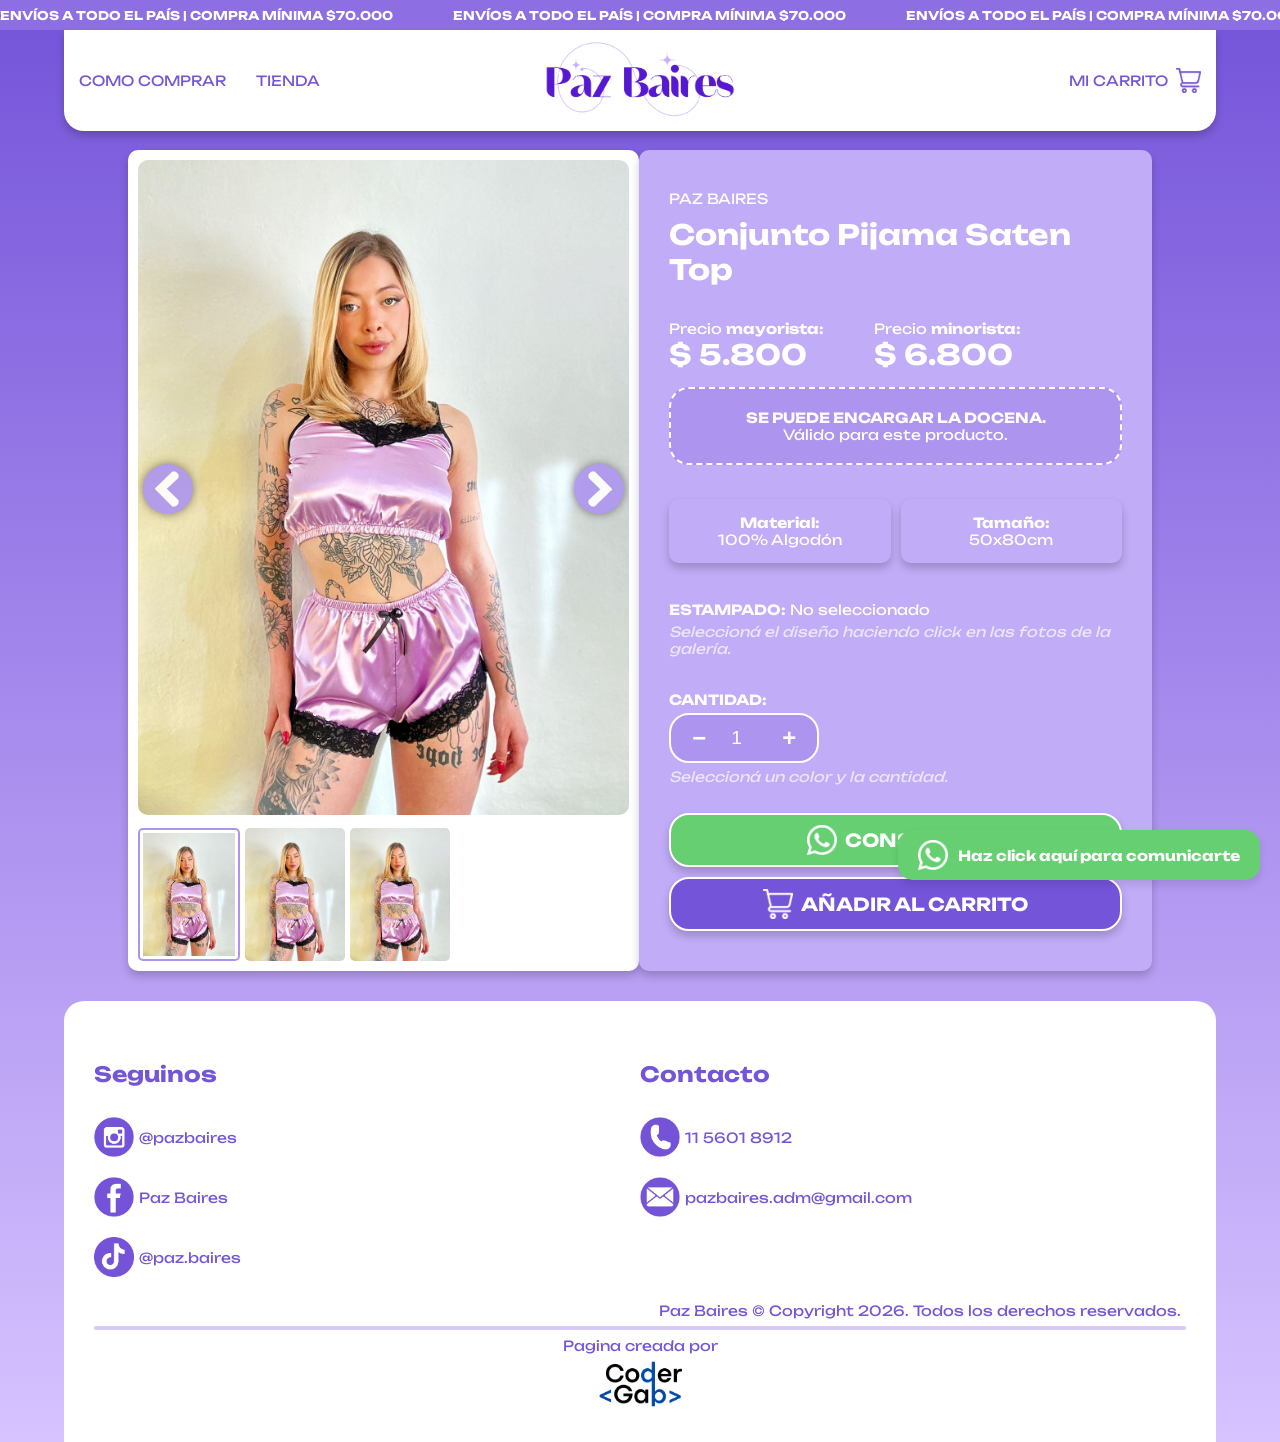
==== info-producto.html @ 7b1256eb "TODO" ====
<!doctype html>
<html lang="en">
  <head>
    <meta charset="UTF-8" />
    <meta
      name="viewport"
      content="width=device-width, initial-scale=1.0, maximum-scale=1.0, user-scalable=no"
    />
    <link rel="icon" href="images/paz-baires-logotipo-blanco-2.webp" />
    <link rel="stylesheet" href="info-producto.css" />

    <title>Paz Baires</title>
  </head>
  <body>
    <header>
      <div class="top-bar">
        <div class="marquee-track">
          <span>ENVÍOS A TODO EL PAÍS | COMPRA MÍNIMA $70.000</span>
          <span>ENVÍOS A TODO EL PAÍS | COMPRA MÍNIMA $70.000</span>
          <span>ENVÍOS A TODO EL PAÍS | COMPRA MÍNIMA $70.000</span>
          <span>ENVÍOS A TODO EL PAÍS | COMPRA MÍNIMA $70.000</span>
        </div>
        <div class="marquee-track">
          <span>ENVÍOS A TODO EL PAÍS | COMPRA MÍNIMA $70.000</span>
          <span>ENVÍOS A TODO EL PAÍS | COMPRA MÍNIMA $70.000</span>
          <span>ENVÍOS A TODO EL PAÍS | COMPRA MÍNIMA $70.000</span>
          <span>ENVÍOS A TODO EL PAÍS | COMPRA MÍNIMA $70.000</span>
        </div>
      </div>

      <div class="header">
        <div class="nav-link">
          <a href="como-comprar.html">COMO COMPRAR</a>
          <a href="tienda.html">TIENDA</a>
        </div>

        <a href="index.html" class="logo-container">
          <img class="logo" src="images/paz-baires-logotipo.webp" alt="" />
        </a>

        <a href="carrito.html" class="carrito"
          >MI CARRITO
          <img class="icon" src="images/carrito-icon.webp" alt="" />
        </a>
      </div>
    </header>
    <main>
      <div class="product-container">
        <div class="product-gallery">
          <div class="main-image-wrapper">
            <img
              src="images/flecha-izq.webp"
              class="nav-arrow prev-arrow"
              id="prevBtn"
              alt="Anterior"
            />

            <div class="main-image">
              <img src="images/ejemplo-producto.jpg" id="mainImg" alt="" />
            </div>

            <img
              src="images/flecha-der.webp"
              class="nav-arrow next-arrow"
              id="prevBtn"
              alt="Anterior"
            />
          </div>
          <div class="thumbnails" id="thumbBar">
            <img
              src="images/ejemplo-producto.jpg"
              class="image-select active"
              alt=""
            />
            <img
              src="images/ejemplo-producto.jpg"
              class="image-select"
              alt=""
            />
            <img
              src="images/ejemplo-producto.jpg"
              class="image-select"
              alt=""
            />
          </div>
        </div>

        <div class="product-info">
          <div class="product-header">
            <p>PAZ BAIRES</p>
            <h1>Conjunto Pijama Saten Top</h1>
          </div>

          <div class="price-section"> <!---- CASO MAYOR MENOR ---->
            <div class="mayor-menor">
              <div class="precio-mayorista">
                <p>Precio <b>mayorista:</b></p>
                <h1>$ 5.800</h1>
              </div>
              <div class="precio-minorista">
                <p>Precio <b>minorista:</b></p>
                <h1>$ 6.800</h1>
              </div>
            </div>
            <div class="beneficio">
              <b>SE PUEDE ENCARGAR LA DOCENA.</b>
              <br />
              Válido para este producto.
            </div>
          </div>

          

          <div id="techDetails" class="details-grid">
            <div class="detail"><b>Material:</b> <br />100% Algodón</div>
            <div class="detail"><b>Tamaño:</b> <br />50x80cm</div>
          </div>

          <div id="variantSelector" class="selector-section"> <!---- CASO ESTAMPADO ---->
            <p><b>ESTAMPADO:</b> No seleccionado</p>
            <p class="help-p">
              <i>Seleccioná el diseño haciendo click en las fotos de la galería.</i>
            </p>
          </div>

          

          <div class="quantity-selector">
            <p><b>CANTIDAD:</b></p>
            <div class="quantity-controls">
              <button type="button" class="qty-btn" id="decreaseQty">−</button>
              <input
                type="number"
                id="itemQuantity"
                value="1"
                min="1"
                readonly
              />
              <button type="button" class="qty-btn" id="increaseQty">+</button>
            </div>
            <p id="guia-seleccion" class="help-p"><i>Seleccioná un color y la cantidad.</i></p>
          </div>

          <div class="btns">
            <button class="btn-whatsapp">
              <img src="images/whatsapp-icon.webp" class="icon-btn" alt="">
              CONSULTAR
            </button>
            <button class="btn-add-cart">
              <img src="images/carrito-blanco-icon.webp" class="icon-btn" alt="">
              AÑADIR AL CARRITO
            </button>
          </div>
        </div>
      </div>
    </main>
    <footer>
      <div class="container-footer">
        <div class="social-media-column">
          <h2 class="titles-footer">Seguinos</h2>
          <a class="data" target="_blank" href=""
            ><img
              class="icons-data"
              src="images/instagram-icon.webp"
              alt=""
            />@pazbaires</a
          >
          <a class="data" target="_blank" href=""
            ><img
              class="icons-data"
              src="images/facebook-icon.webp"
              alt=""
            />Paz Baires</a
          >
          <a class="data" target="_blank" href=""
            ><img
              class="icons-data"
              src="images/tiktok-icon.webp"
              alt=""
            />@paz.baires</a
          >
        </div>
        <div class="contact-column">
          <h2 class="titles-footer">Contacto</h2>
          <a class="data" target="_blank" href=""
            ><img class="icons-data" src="images/telefono-icon.webp" alt="" />11
            5601 8912</a
          >
          <a class="data" target="_blank" href=""
            ><img
              class="icons-data"
              src="images/correo-icon.webp"
              alt=""
            />pazbaires.adm@gmail.com</a
          >
        </div>
      </div>
      <div class="footer-footer">
        <div class="copyright">
          <p>Paz Baires © Copyright 2026. Todos los derechos reservados.</p>
          <hr />
        </div>
        <div class="firma-page">
          <p>Pagina creada por</p>
          <img src="images/GabCoder.webp" class="firma-icon" alt="" />
        </div>
      </div>
      <div class="chat-whatsapp">
        <input type="checkbox" id="chat-toggle" class="chat-toggle" />
        <label for="chat-toggle" class="chat-button">
          <img src="images/whatsapp-icon.webp" alt="" />Haz click aquí para
          comunicarte
        </label>

        <div class="chat-container">
          <div class="chat-header">
            <img
              src="images/paz-baires-logotipo-2.webp"
              class="chat-logo"
              alt=""
            />
            <div>
              <h3>Paz Baires</h3>
              <span class="status">En linea</span>
            </div>
            <label for="chat-toggle" class="close-chat">&times;</label>
          </div>
          <div class="chat-body">
            <div class="chat-message">
              <p>
                Hola! bienvenido a <b>Paz Baires. 😊</b><br />¿En qué podemos
                ayudarte?
              </p>
            </div>
          </div>
          <div class="chat-footer">
            <input
              type="text"
              id="user-message"
              placeholder="Hola! Vengo de la página web..."
            />
            <button class="send-btn" onclick="sendMessage()">➤</button>
          </div>
        </div>
      </div>
    </footer>
  </body>
</html>
---- info-producto.css ----
@import url('https://fonts.googleapis.com/css2?family=Unbounded:wght@200..900&display=swap');

* {
    box-sizing: border-box;
}

/* Le avisas al navegador que tu web SOLO está diseñada para modo claro */
:root {
    color-scheme: light;
}

/* Opcional: Si quieres forzarlo a nivel general en la etiqueta HTML */
html {
    color-scheme: light only;
}

body {
    color-scheme: light;
    -webkit-text-size-adjust: 100%;
    /* Esto evita que iOS y navegadores in-app agranden la letra */
    margin: 0;
    padding: 0;
    font-size: 14px;
    font-family: "Unbounded", sans-serif;
    background-image: linear-gradient(to bottom, #7454d9, #8e6fe3, #a78bed, #bfa7f6, #d6c3ff);
}

/*-----------------TOP BAR-----------------*/
.top-bar {
    background-color: #8e6fe3;
    color: #ffffff;
    height: 30px;
    /* Altura fija obligatoria */
    overflow: hidden;
    /* Esconde lo que sobra */
    position: relative;
    display: flex;
    align-items: center;
}

.marquee-track {
    display: flex;
    width: max-content;
    /* IMPORTANTE: obliga a la pista a ser tan larga como el texto */
    animation: marquee-infinito 10s linear infinite;
    /* 6s es muy rápido para compu, probá con 15s */
}

.marquee-content {
    display: flex;
    flex-shrink: 0;
    /* Evita que los bloques se achiquen */
}

.marquee-track span {
    font-size: 12px;
    font-weight: bold;
    padding-right: 60px;
    /* Espacio entre repeticiones */
    text-transform: uppercase;
    text-transform: uppercase;
    white-space: nowrap;
    ;
}

@keyframes marquee-infinito {
    from {
        transform: translateX(0);
    }

    to {
        transform: translateX(-50%);
    }

    /* Al llegar a -50%, el Bloque 2 está exactamente donde empezó el 1, 
       haciendo que el salto sea imperceptible */
}

/*-----------------HEADER-----------------*/
.header {
    display: grid;
    grid-template-columns: 1fr auto 1fr;
    /* Tres columnas: izquierda, logo, derecha */
    align-items: center;
    /* Centra verticalmente */
    margin: 0 5%;
    padding: 10px 15px;
    background-color: #ffffff;
    border-radius: 0 0 20px 20px;
    box-shadow: 0 5px 8px rgba(0, 0, 0, 0.2);
    position: absolute;
    top: 30px;
    left: 0;
    right: 0;
    z-index: 1000;
}

.logo {
    width: 190px;
    height: auto;
    justify-self: center;
}

.nav-link {
    display: flex;
    align-items: center;
    gap: 30px;
    justify-self: start;
}

.nav-link a {
    text-decoration: none;
    color: #7454d9;
}

/* Estilo para el enlace activo */
.nav-link a.active {
    padding: 7px 8px;
    border-radius: 10px;
    font-weight: bold;
    background-color: #7B68EE;
    /* El color violeta de tu fondo */
    color: white;
    /* Texto blanco */
}

.carrito {
    text-decoration: none;
    color: #7454d9;
    display: flex;
    align-items: center;
    justify-self: end;
}

.icon {
    width: 25px;
    height: auto;
    margin-left: 8px;
    margin-right: 0;
}

/*-----------------FOOTER-----------------*/
footer {
    background-color: #ffffff;
    margin: 0 5%;
    border-radius: 20px 20px 0 0;
    padding: 30px;
}

.container-footer {
    display: flex;
    flex-wrap: wrap;
    justify-content: flex-start;
    gap: 0;
}

.social-media-column,
.contact-column {
    flex: 1 1 300px;
}

.icons-data {
    width: 40px;
    height: auto;
    margin-right: 5px;
}

.titles-footer {
    color: #7454d9;
    margin: 30px 0;
}

.data {
    text-decoration: none;
    color: #7454d9;
    display: flex;
    align-items: center;
    margin: 20px 0;
}

.copyright,
.firma-page {
    color: #7454d9;
}

.copyright p {
    margin: 5px;
    text-align: end;
}

hr {
    border: 2px solid;
    border-radius: 50px;
    color: #7454d9;
    opacity: 0.3;
}

.firma-page {
    text-align: center;
}

.firma-page p {
    margin: 5px;
}

.firma-icon {
    width: auto;
    height: 50px;
}

/*-----------------FOOTER (whatsapp)-----------------*/
.chat-toggle {
    display: none;
}

.chat-button {
    position: fixed;
    bottom: 20px;
    right: 20px;
    background: #65cf72;
    border: 0;
    color: #ffffff;
    padding: 10px 20px;
    border-radius: 15px;
    cursor: pointer;
    font-weight: bold;
    display: flex;
    align-items: center;
    animation: slideInRight 1.5s ease-out;
    z-index: 10;
    box-shadow: 0 5px 8px rgba(0, 0, 0, 0.1);
}

.chat-button img {
    width: 30px;
    height: auto;
    margin-right: 10px;
}

.chat-container {
    width: 360px;
    position: fixed;
    bottom: 80px;
    right: 20px;
    background: #d6c3ff;
    border-radius: 20px;
    display: none;
    flex-direction: column;
    z-index: 10;
    box-shadow: 0 5px 8px rgba(0, 0, 0, 0.2);
}

/* Mostrar chat cuando el checkbox está activo */
.chat-toggle:checked~.chat-container {
    display: flex;
}

.chat-header {
    background: #7454d9;
    color: white;
    padding: 15px;
    display: flex;
    align-items: center;
    /* Alinear verticalmente */
    gap: 8px;
    /* Espacio entre la imagen y el nombre */
    border-radius: 20px;
    position: relative;
    /* Necesario para mover la "X" */
}

.chat-header h3 {
    margin: 0;
    margin-top: 10px;
}

.chat-logo {
    width: 50px;
    height: 50px;
    border-radius: 50%;
    margin-right: 10px;
    background-color: #ffffff;
    padding: 5px;
}

.status {
    font-size: 12px;
    color: #d6c3ff;
}

.close-chat {
    position: absolute;
    top: 10px;
    /* Mover más arriba */
    right: 15px;
    /* Ajustar la posición a la derecha */
    background: none;
    border: none;
    color: white;
    font-size: 25px;
    cursor: pointer;
}

/* Ocultar chat cuando se cierra */
.chat-toggle:not(:checked)~.chat-container {
    display: none;
}

.chat-body {
    background: #d6c3ff;
    padding: 15px;
}

.chat-message {
    background: white;
    padding: 10px;
    border-radius: 10px;
    font-size: 14px;
}

.chat-message p {
    line-height: 30px;
}

.chat-footer {
    display: flex;
    align-items: center;
    padding: 10px;
    background: #ffffff;
    border-radius: 20px;
}

.chat-footer input {
    flex: 1;
    border: none;
    color: rgb(0, 0, 0);
    background: #ffffff;
    box-sizing: border-box;
    font-family: "Unbounded", sans-serif;
}

.send-btn {
    background: none;
    border: none;
    font-size: 20px;
    cursor: pointer;
    margin-left: 10px;
}

main {
    padding: 0 10%;
    margin-top: 120px;
}

/*-----------------PRODUCTO-----------------*/
.product-container {
    display: flex;
    justify-content: center;
    width: 100%;
    margin-bottom: 30px;
}

/*-----------------PRODUCTO IMAGENES-----------------*/
.product-gallery {
    background-color: #ffffff;
    border-radius: 10px;
    padding: 10px;
    display: flex;
    flex-direction: column;
    box-shadow: 0 5px 8px rgba(0, 0, 0, 0.2);
}

.main-image-wrapper {
    position: relative;
    overflow: hidden;
    /* Esto "corta" cualquier cosa que se salga de los bordes curvos */
    /* Evita que se vea el fondo oscuro si la foto no llena el cuadro */
    width: 100%;
    display: flex;
    justify-content: center;
    align-items: center;
}

.nav-arrow {
    background-color: #ad95ef;
    position: absolute;
    top: 50%;
    transform: translateY(-50%);
    width: 50px;
    height: auto;
    cursor: pointer;
    z-index: 10;
    border-radius: 50px;
    padding: 5px;
    box-shadow: 0 0 10px rgba(0, 0, 0, 0.5);
    opacity: 0.9;
}

.prev-arrow {
    left: 5px;
    /* Distancia desde el borde izquierdo */
}

.next-arrow {
    right: 5px;
    /* Distancia desde el borde derecho */
}

.main-image {
    max-width: 550px;
}

.main-image img {
    width: 100%;
    height: auto;
    border-radius: 10px;
}

.thumbnails {
    display: flex;
    align-items: center;
    gap: 5px;
    margin-top: 10px;
}

.image-select {
    width: 100px;
    height: auto;
    border-radius: 5px;
}

.image-select.active {
    width: 102px;
    border: 2px solid #ad95ef;
    padding: 3px;
}

/*-----------------PRODUCTO INFO-----------------*/
.product-info {
    background-color: #c1acf7;
    color: #ffffff;
    padding: 30px;
    border-radius: 10px;
    box-shadow: 0 5px 8px rgba(0, 0, 0, 0.2);
    display: flex;
    flex-direction: column;
    justify-content: space-between;
}

.product-header h1,
.product-header p {
    margin: 0;
    margin: 10px 0;
}

.price-section {
    display: flex;
    flex-direction: column;
    gap: 15px;
    margin: 10px 0;
}

.price-section h1,
.price-section p {
    margin: 0;
}

.mayor-menor {
    display: flex;
    gap: 50px;
}

.precio-oferta {
    display: flex;
    align-items: center;
    gap: 10px;
}

.precio-oferta p {
    text-decoration: line-through;
    font-size: 17px;
    font-weight: bold;
}


.beneficio {
    background-color: #ad95ef;
    padding: 20px;
    border-radius: 20px;
    text-align: center;
    border: 2px dashed #ffffff;
}


.color-grid {
    display: flex;
    gap: 10px;
    flex-wrap: wrap;
    justify-content: flex-start;
}

.color-dot {
    width: 35px;
    height: 35px;
    border-radius: 50%;
    cursor: pointer;
    border: 3px solid transparent;
    flex-shrink: 0;
    background-color: #65cf72;
}

.color-dot.active {
    border-color: white;
    box-shadow: 0 0 10px rgba(0, 0, 0, 0.3);
}

.details-grid {
    display: flex;
    gap: 10px;
    margin: 10px 0;
}

.detail {
    width: 50%;
    padding: 15px;
    border-radius: 10px;
    box-shadow: 0 5px 8px rgba(0, 0, 0, 0.2);
    text-align: center;
}

.selector-section {
    margin: 10px 0;
}

.selector-section p,
.quantity-selector p {
    margin: 0;
    margin: 5px 0;
}

.help-p {
    opacity: 0.7;
    margin: 0;
    margin: 5px 0;
}

.quantity-controls {
    background-color: #ad95ef;
    border: 2px solid #ffffff;
    border-radius: 20px;
    padding: 8px;
    display: flex;
    justify-content: center;
    align-items: center;
    max-width: 150px;
}

.quantity-controls input {
    background: transparent;
    border: none;
    color: white;
    text-align: center;
    width: 50px;
    height: 30px;
    font-size: 1.2rem;
    cursor: pointer;
}

.qty-btn {
    background: transparent;
    border: none;
    color: white;
    width: 40px;
    height: 30px;
    font-size: 1.5rem;
    cursor: pointer;
    font-weight: bold;
}

.btns {
    display: flex;
    flex-direction: column;
    gap: 10px;
    margin: 10px 0;
}

.icon-btn {
    width: 30px;
    height: auto;
}

.btn-whatsapp {
    background-color: #65cf72;
    color: #ffffff;
    font-weight: bold;
    font-size: 18px;
    font-family: "Unbounded", sans-serif;
    display: flex;
    align-items: center;
    justify-content: center;
    gap: 8px;
    border: 2px solid #ffffff;
    border-radius: 20px;
    padding: 10px;
    width: 100%;
    box-shadow: 0 5px 8px rgba(0, 0, 0, 0.2);
    cursor: pointer;
}

.btn-add-cart {
    background-color: #7454d9;
    color: #ffffff;
    font-weight: bold;
    font-size: 18px;
    font-family: "Unbounded", sans-serif;
    display: flex;
    align-items: center;
    justify-content: center;
    gap: 8px;
    border: 2px solid #ffffff;
    border-radius: 20px;
    padding: 10px;
    width: 100%;
    box-shadow: 0 5px 8px rgba(0, 0, 0, 0.2);
    cursor: pointer;
}

/*-----------------RESPONSIVE-----------------*/
@media (max-width: 1100px) {
    main {
        padding: 0 4%;
    }

    .header,
    footer {
        margin: 0 1%;
    }
}

@media (max-width: 1000px) {
    main {
        margin-top: 150px;
    }

    .header {
        /* Cambiamos el grid por flexbox solo para celular */
        display: flex;
        flex-wrap: wrap;
        justify-content: center;
        align-items: center;
        font-size: 9px;
        /* El primer valor (15px) es la separación vertical entre logo y textos. 
       El segundo (25px) es la separación horizontal entre los textos. */
        gap: 10px 10px;
        padding: 15px 10px;
    }

    /* 1. Forzamos al logo a ocupar toda la línea superior (100% de ancho) */
    .logo-container {
        flex: 0 0 100%;
        display: flex;
        justify-content: center;
        order: 1;
        /* Le decimos que vaya primero */
    }

    /* 2. LA MAGIA: Hacemos que el contenedor .nav-link desaparezca visualmente,
     así sus enlaces ("COMO COMPRAR" y "TIENDA") quedan sueltos al nivel del carrito */
    .nav-link {
        display: contents;
    }

    /* 3. Acomodamos los textos en la segunda línea */
    .nav-link a,
    .carrito {
        order: 2;
        /* Les decimos que vayan en el segundo bloque */
        font-size: 11px;
        /* Achicamos penitas la letra para asegurar que entren en pantallas chicas */
        margin: 0;
    }

    .icon {
        width: 18px;
        height: auto;
        margin-left: 5px;
    }

    .product-container {
        flex-direction: column;
    }


}

@media (max-width: 650px) {
    .main-image {
        max-width: 850px;
    }

    .product-info {
        padding: 20px;
    }

    .product-header h1 {
        font-size: 23px;
    }

    .thumbnails {
        margin-top: 5px;
    }

    .image-select {
        width: 90px;
    }

    .image-select.active {
        width: 92px;
        padding: 3px;
    }

    .mayor-menor {
        gap: 25px;
    }

    .btn-whatsapp,
    .btn-add-cart {
        font-size: 16px;
        padding: 15px;
    }

    .icon-btn {
        width: 25px;
    }

    .chat-button {
        bottom: 10px;
        right: 10px;
        padding: 8px 10px;
        border-radius: 10px;
    }

    .chat-button img {
        width: 25px;
    }

    .chat-container {
        width: 330px;
        bottom: 60px;
        right: 10px;
    }
}

@media (max-width: 390px) {
    .mayor-menor {
        flex-direction: column;
    }

    .details-grid {
        flex-direction: column;
    }

    .detail {
        width: 100%;
    }
}
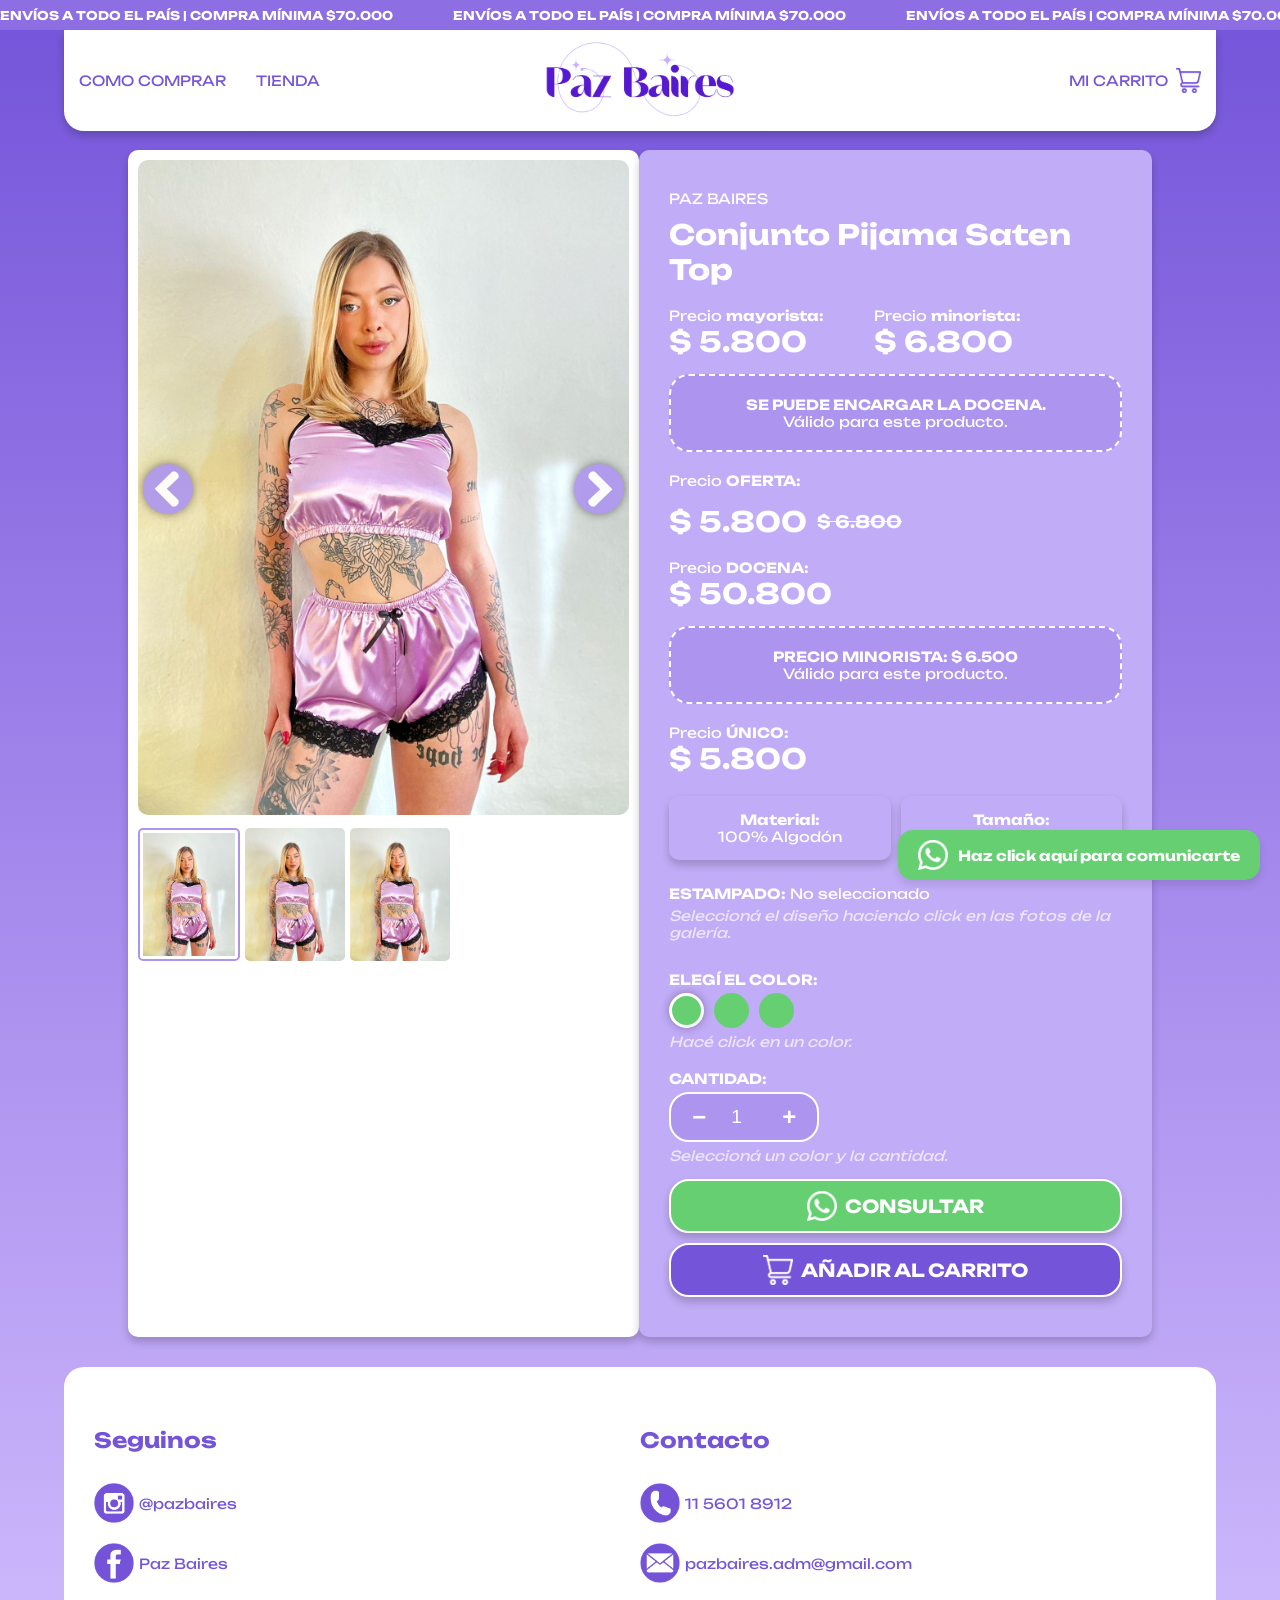
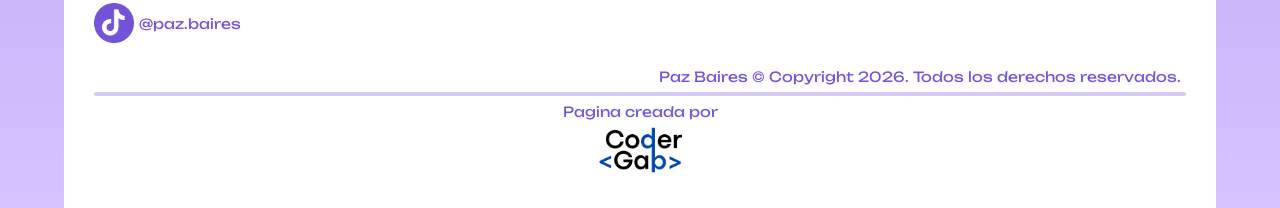
==== commit b5e566ec: "TODO" ====
--- a/info-producto.html
+++ b/info-producto.html
@@ -91,6 +91,8 @@
             <h1>Conjunto Pijama Saten Top</h1>
           </div>
 
+          <!---- SOLO TIENE QUE ESTAR UN CASO!! ---->
+
           <div class="price-section"> <!---- CASO MAYOR MENOR ---->
             <div class="mayor-menor">
               <div class="precio-mayorista">
@@ -109,12 +111,39 @@
             </div>
           </div>
 
-          
+          <div class="price-section"> <!---- CASO OFERTA ---->
+            <p>Precio <b>OFERTA:</b></p>
+            <div class="precio-oferta">
+              <h1>$ 5.800</h1>
+              <p>$ 6.800</p>
+            </div>
+          </div>
+
+          <div class="price-section"> <!---- CASO DOCENA ---->
+            <div class="docena">
+              <p>Precio <b>DOCENA:</b></p>
+              <h1>$ 50.800</h1>
+            </div>
+            <div class="beneficio">
+              <b>PRECIO MINORISTA: $ 6.500</b>
+              <br />
+              Válido para este producto.
+            </div>
+          </div>
+
+          <div class="price-section"> <!---- CASO UNICO ---->
+            <div class="unico">
+              <p>Precio <b>ÚNICO:</b></p>
+              <h1>$ 5.800</h1>
+            </div>
+          </div>
 
           <div id="techDetails" class="details-grid">
             <div class="detail"><b>Material:</b> <br />100% Algodón</div>
             <div class="detail"><b>Tamaño:</b> <br />50x80cm</div>
           </div>
+
+          <!---- SOLO TIENE QUE ESTAR UN CASO!! ---->
 
           <div id="variantSelector" class="selector-section"> <!---- CASO ESTAMPADO ---->
             <p><b>ESTAMPADO:</b> No seleccionado</p>
@@ -123,7 +152,17 @@
             </p>
           </div>
 
-          
+          <div id="variantSelector" class="selector-section"> <!---- CASO COLOR ---->
+            <p><b>ELEGÍ EL COLOR:</b></p>
+            <div class="color-grid">
+              <div class="color-dot active"></div>
+              <div class="color-dot"></div>
+              <div class="color-dot"></div>
+            </div>
+            <p class="help-p">
+              <i>Hacé click en un color.</i>
+            </p>
+          </div>
 
           <div class="quantity-selector">
             <p><b>CANTIDAD:</b></p>
